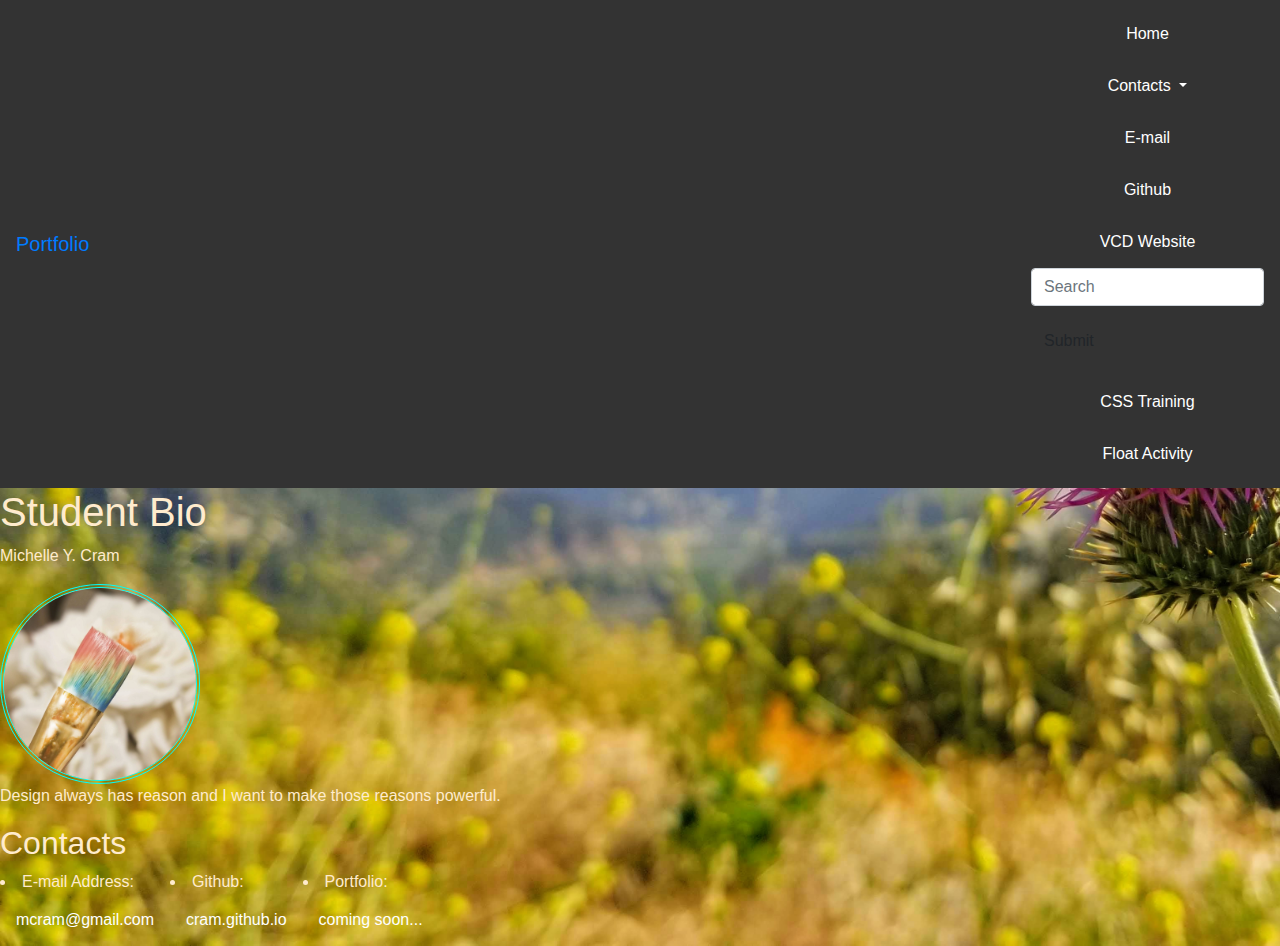
==== index.html @ b0d46ef7 "ja" ====
<!-- <!DOCTYPE html> -->
<html>

<head>
    <!--Required Meta Tags-->
    <meta charset="utf-8">
    <meta name="viewport" content="width=device-width, initial-scale=1, shrink-to-fit=no">
    <title>Home Page</title>
    <!--CSS File-->
    <link rel="stylesheet" href="assets/css/index.css">
    <link rel="stylesheet" href="assets/css/defaltstyle.css">
    <!--Bootstrap Stylesheet-->
    <link rel="stylesheet" href="https://stackpath.bootstrapcdn.com/bootstrap/4.4.1/css/bootstrap.min.css"
        integrity="sha384-Vkoo8x4CGsO3+Hhxv8T/Q5PaXtkKtu6ug5TOeNV6gBiFeWPGFN9MuhOf23Q9Ifjh" crossorigin="anonymous">
</head>

<body>
    <!--BS navbar-->

    <nav class="navbar navbar-inverse">
        <a class="navbar-brand" href="index.html">Portfolio</a>
        <ul class="nav navbar-nav">
            <li class="active"><a href="index.html">Home</a></li>
            <li class="dropdown">
                <a class="dropdown-toggle" data-toggle="dropdown" href="#">Contacts
                    <span class="caret"></span></a>
            <li class="dropdown-menu">
            <li><a href="mailto: miccram427@gmail.com">E-mail</a></li>
            <li><a href="https://github.com/mcramIT/mcramIT.github.io">Github</a></li>
            <li><a href="https://mcramit.github.io/">VCD Website</a></li>
            <form class="navbar-form navbar-left" action="/action_page.php">
                <div class="form-group">
                    <input type="text" class="form-control" placeholder="Search">
                </div>
                <button type="submit" class="btn btn-default">Submit</button>
            </form>
            </li>
            </li>
            <li><a href="cssTraining.html">CSS Training</a></li>
            <li><a href="floatPositionActivity.html">Float Activity</a></li>
        </ul>
    </nav>
    <span style="font-family: 'Lucida Grande', Arial bold, sans-serif">
        <h1>Student Bio</h1>
        <p>Michelle Y. Cram</p>
        <img src="assets/images/avtr.jpg" ; alt="avatar" height="200px" width="200px">
        </img>
        <p>Design always has reason and I want to make those reasons powerful.</p>
        <h2>Contacts</h2>
        <div>
            <li>E-mail Address: <a href="https://mail.google.com/">mcram@gmail.com</a></li>
            <li>Github: <a href="https://github.com/mcramIT/">cram.github.io</a></li>
            <li>Portfolio: <a href="file:///C:/Users/User/Desktop/cram.github.io/index.html">coming soon...</a></li>
        </div>
    </span>
    <style>
        nav,
        ul {
            list-style-type: none;
            margin: 0;
            padding: 0;
            overflow: hidden;
            background-color: #333;
        }

        li {
            float: left;
        }

        li a {
            display: block;
            color: white;
            text-align: center;
            padding: 14px 16px;
            text-decoration: none;
        }

        li a:hover {
            background-color: #111;
        }

        body {
            background-image: url("assets/images/purpFlwrBkg.jpg");
            background-repeat: no-repeat;
            background-size: cover;
            color: blanchedalmond;
        }

        img {
            border: 4px double aqua;
            border-radius: 200px;
        }
    </style>

</body>

</html>
---- assets/css/index.css ----
body {
    background-image: src="assets/images/purpFlwrBkg.jpg";
    background-repeat: no-repeat;
    background-size: cover;
    color: blanchedalmond;
}

img {
    border: 4px double aqua;
    border-radius: 200px;
}
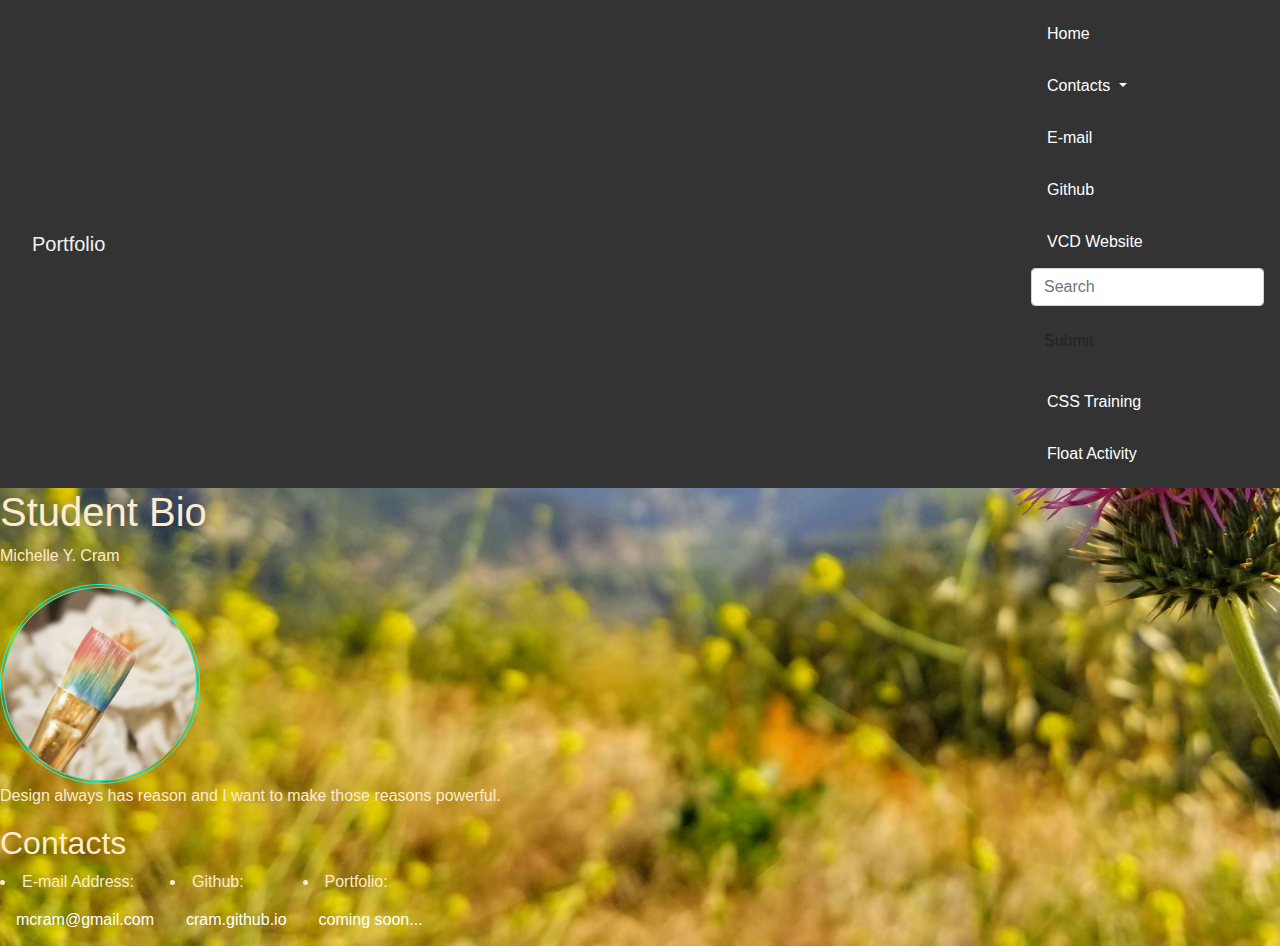
==== commit 0efec925: "ha" ====
--- a/index.html
+++ b/index.html
@@ -54,7 +54,20 @@
         </div>
     </span>
     <style>
-        nav,
+        nav {
+            overflow: hidden;
+            background-color: #333;
+        }
+
+        nav a {
+            float: left;
+            display: block;
+            color: #f2f2f2;
+            text-align: center;
+            padding: 14px 16px;
+            text-decoration: none;
+        }
+
         ul {
             list-style-type: none;
             margin: 0;
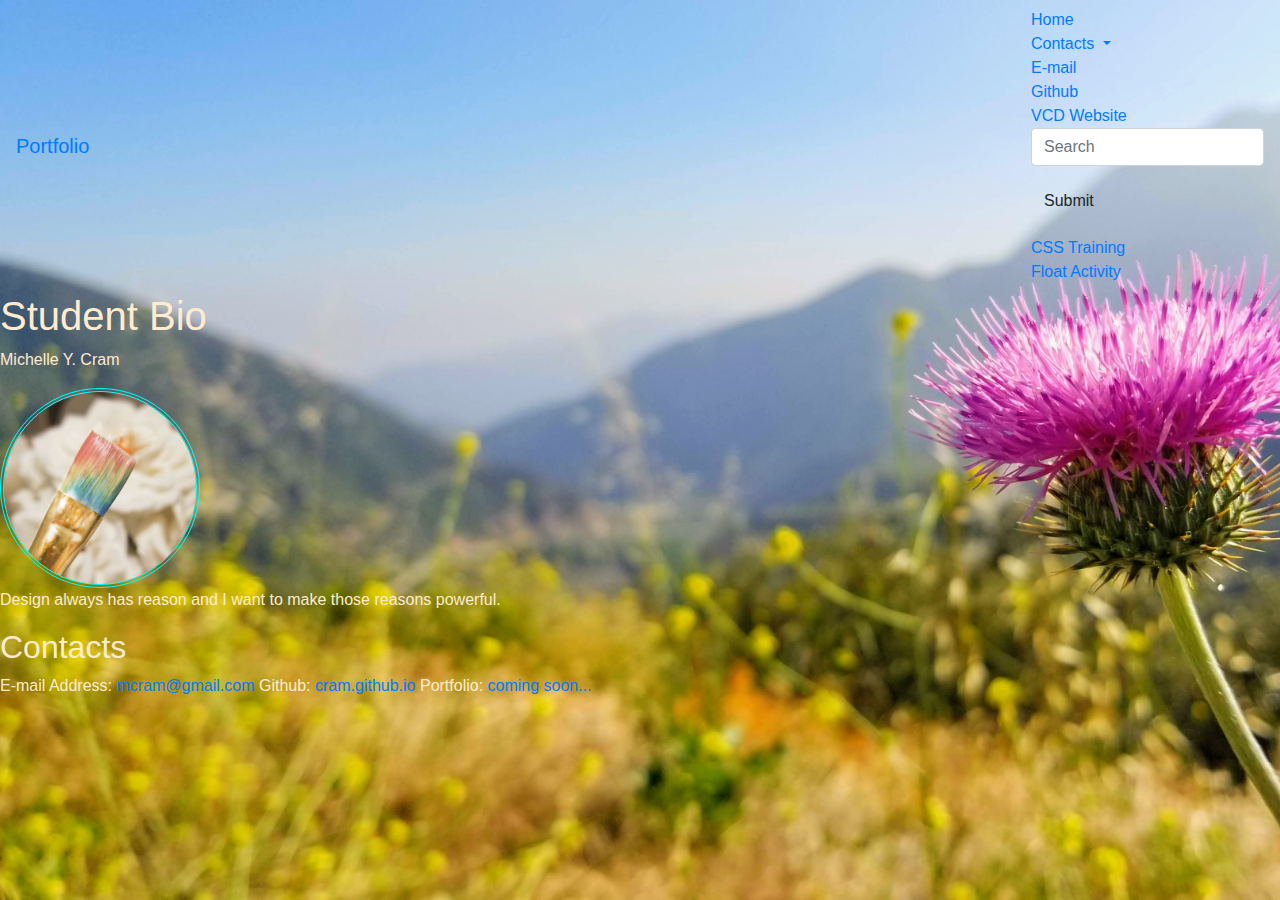
==== commit 3d575c50: "loser" ====
--- a/index.html
+++ b/index.html
@@ -54,38 +54,14 @@
         </div>
     </span>
     <style>
-        nav {
-            overflow: hidden;
-            background-color: #333;
-        }
-
-        nav a {
-            float: left;
-            display: block;
-            color: #f2f2f2;
-            text-align: center;
-            padding: 14px 16px;
-            text-decoration: none;
-        }
-
         ul {
             list-style-type: none;
             margin: 0;
             padding: 0;
-            overflow: hidden;
-            background-color: #333;
         }
 
         li {
-            float: left;
-        }
-
-        li a {
-            display: block;
-            color: white;
-            text-align: center;
-            padding: 14px 16px;
-            text-decoration: none;
+            display: inline;
         }
 
         li a:hover {
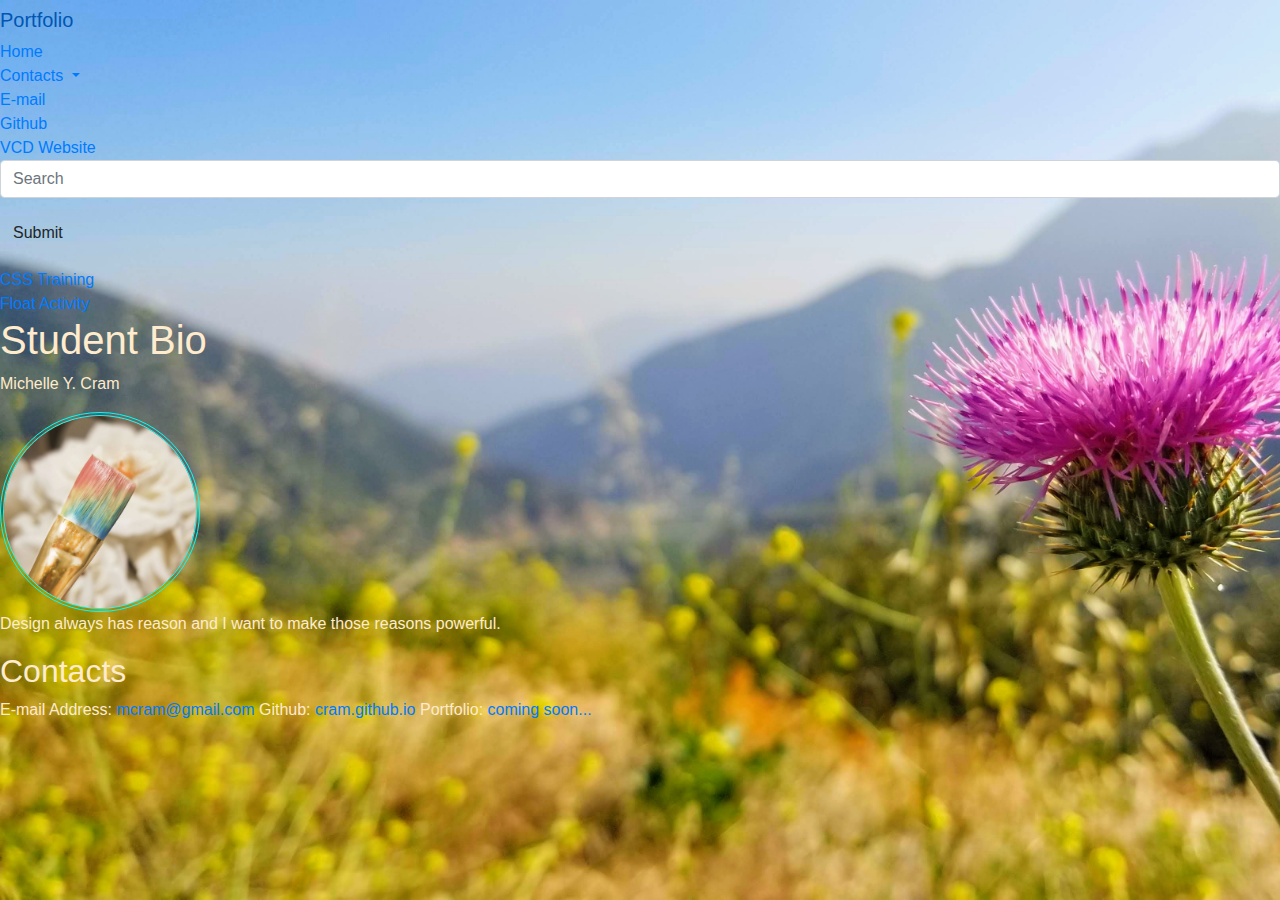
==== commit f52fa057: "hours" ====
--- a/index.html
+++ b/index.html
@@ -17,29 +17,27 @@
 <body>
     <!--BS navbar-->
 
-    <nav class="navbar navbar-inverse">
-        <a class="navbar-brand" href="index.html">Portfolio</a>
-        <ul class="nav navbar-nav">
-            <li class="active"><a href="index.html">Home</a></li>
-            <li class="dropdown">
-                <a class="dropdown-toggle" data-toggle="dropdown" href="#">Contacts
-                    <span class="caret"></span></a>
-            <li class="dropdown-menu">
-            <li><a href="mailto: miccram427@gmail.com">E-mail</a></li>
-            <li><a href="https://github.com/mcramIT/mcramIT.github.io">Github</a></li>
-            <li><a href="https://mcramit.github.io/">VCD Website</a></li>
-            <form class="navbar-form navbar-left" action="/action_page.php">
-                <div class="form-group">
-                    <input type="text" class="form-control" placeholder="Search">
-                </div>
-                <button type="submit" class="btn btn-default">Submit</button>
-            </form>
-            </li>
-            </li>
-            <li><a href="cssTraining.html">CSS Training</a></li>
-            <li><a href="floatPositionActivity.html">Float Activity</a></li>
-        </ul>
-    </nav>
+    <a class="navbar-brand" href="index.html">Portfolio</a>
+    <ul class="nav navbar-nav">
+        <li class="active"><a href="index.html">Home</a></li>
+        <li class="dropdown">
+            <a class="dropdown-toggle" data-toggle="dropdown" href="#">Contacts
+                <span class="caret"></span></a>
+        <li class="dropdown-menu">
+        <li><a href="mailto: miccram427@gmail.com">E-mail</a></li>
+        <li><a href="https://github.com/mcramIT/mcramIT.github.io">Github</a></li>
+        <li><a href="https://mcramit.github.io/">VCD Website</a></li>
+        </li>
+        </li>
+        <form class="navbar-form navbar-left" action="/action_page.php">
+            <div class="form-group">
+                <input type="text" class="form-control" placeholder="Search">
+            </div>
+            <button type="submit" class="btn btn-default">Submit</button>
+        </form>
+        <li><a href="cssTraining.html">CSS Training</a></li>
+        <li><a href="floatPositionActivity.html">Float Activity</a></li>
+    </ul>
     <span style="font-family: 'Lucida Grande', Arial bold, sans-serif">
         <h1>Student Bio</h1>
         <p>Michelle Y. Cram</p>
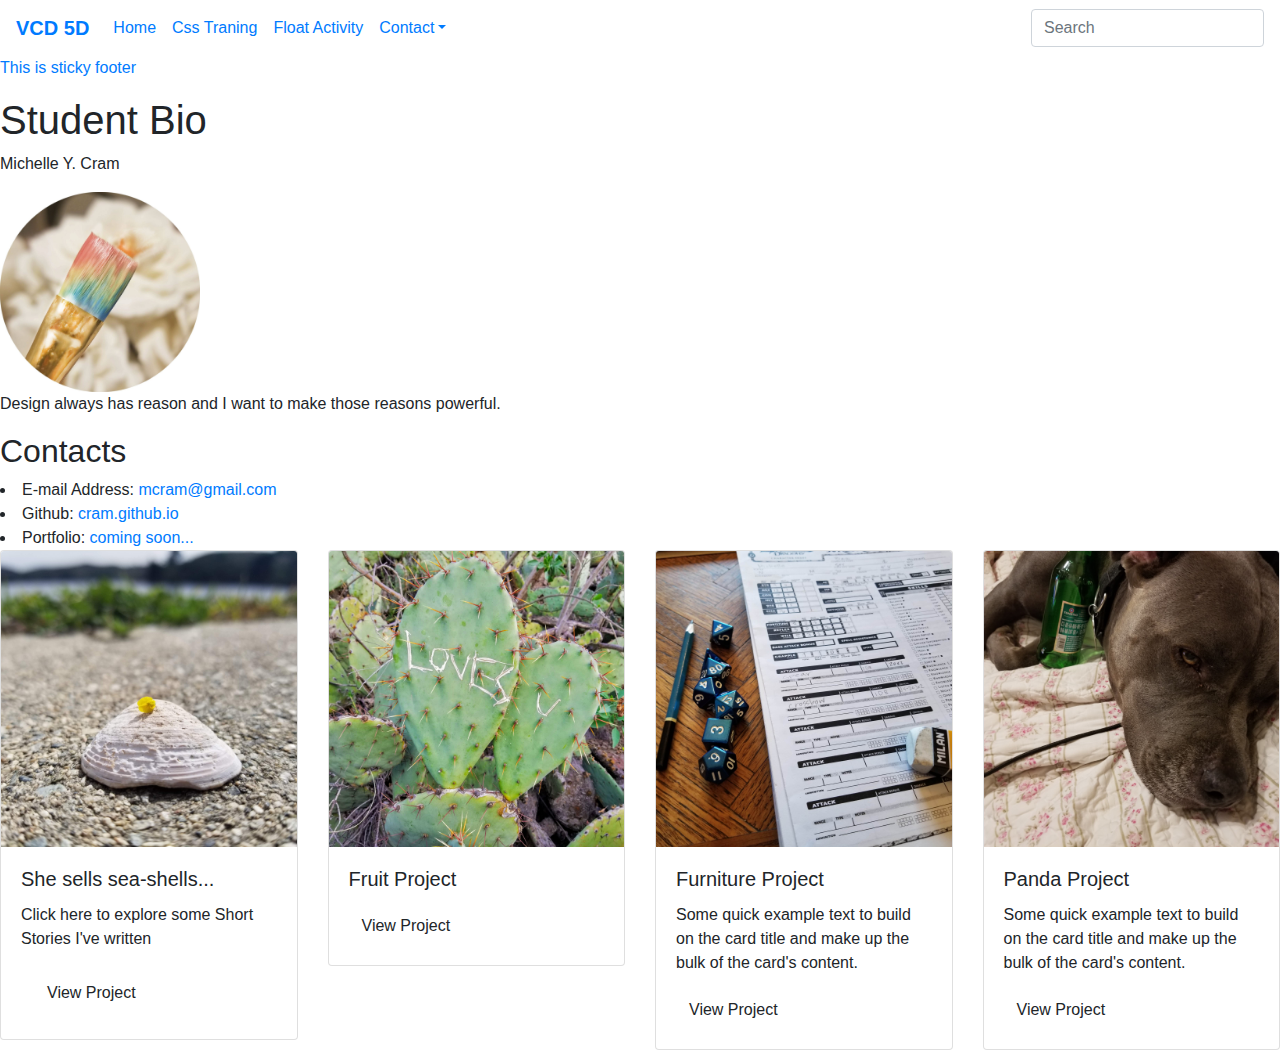
==== commit 71e87c6b: "modal" ====
--- a/index.html
+++ b/index.html
@@ -7,77 +7,179 @@
     <meta name="viewport" content="width=device-width, initial-scale=1, shrink-to-fit=no">
     <title>Home Page</title>
     <!--CSS File-->
-    <link rel="stylesheet" href="assets/css/index.css">
-    <link rel="stylesheet" href="assets/css/defaltstyle.css">
+    <link rel="stylesheet" href="assets/css/homepage.css">
+    <link rel="stylesheet" href="assets/css/defaultstyle.css">
     <!--Bootstrap Stylesheet-->
     <link rel="stylesheet" href="https://stackpath.bootstrapcdn.com/bootstrap/4.4.1/css/bootstrap.min.css"
         integrity="sha384-Vkoo8x4CGsO3+Hhxv8T/Q5PaXtkKtu6ug5TOeNV6gBiFeWPGFN9MuhOf23Q9Ifjh" crossorigin="anonymous">
+    <!-- FontAwesome -->
+    <script src=“https://kit.fontawesome.com/938a18ead6.js” crossorigin=“anonymous”></script>
 </head>
 
 <body>
-    <!--BS navbar-->
+    <!-- BS navbar -->
+    <nav class="navbar navbar-expand-lg customNavBg">
+        <a class="navbar-brand" href="index.html"><b>VCD 5D</b></a>
+        <button class="navbar-toggler" type="button" data-toggle="collapse" data-target="#customNavBg"
+            aria-controls="navbarsExample09" aria-expanded="false" aria-label="Toggle navigation">
+            <span class="navbar-toggler-icon">
+                <svg aria-hidden="true" focusable="false" data-prefix="far" data-icon="bars" role="img"
+                    xmlns="http://www.w3.org/2000/svg" viewBox="0 0 512 512"
+                    class="svg-inline--fa fa-cheeseburger fa-w-16 fa-fw fa-lg">
+                    <path fill="currentColor"
+                        d="M352 176a16 16 0 1 0-16-16 16 16 0 0 0 16 16zm-96-32a16 16 0 1 0-16-16 16 16 0 0 0 16 16zm-96 32a16 16 0 1 0-16-16 16 16 0 0 0 16 16zm352 112a79.33 79.33 0 0 0-28.1-60.4 8.78 8.78 0 0 0 1.2-1.5 72.49 72.49 0 0 0 .6-75.4C442.3 78.7 352.19 32.1 256 32c-96.1.1-186.31 46.7-229.71 118.7a72.45 72.45 0 0 0 .6 75.4 15.76 15.76 0 0 0 1.2 1.5 79.35 79.35 0 0 0-9.3 111.8 78.09 78.09 0 0 0 15 13.7c-.7 2.8-1.7 5.5-1.7 8.5v34.7a83.73 83.73 0 0 0 83.7 83.7h280.6a83.8 83.8 0 0 0 83.71-83.7v-34.7c0-3-1.1-5.7-1.7-8.5A80 80 0 0 0 512 288zM67.37 175.5c34.9-57.9 109-95.4 188.61-95.5 79.71.1 153.81 37.6 188.72 95.5a24.51 24.51 0 0 1-.2 25.2c-2.9 4.7-7.41 7.4-12.21 7.4H79.67c-4.8 0-9.3-2.7-12.2-7.4a24.73 24.73 0 0 1-.1-25.2zM432 396.3a35.72 35.72 0 0 1-35.7 35.7H115.67A35.72 35.72 0 0 1 80 396.3v-25.6h352zm0-76.3H80a32 32 0 0 1 0-64h144l96 48 96-48h16a32 32 0 1 1 0 64z"
+                        class="words"></path>
+                </svg>
+            </span>
+        </button>
+        <div class="collapse navbar-collapse" id="customNavBg">
+            <ul class="navbar-nav mr-auto">
+                <li class="nav-item active">
+                    <a class="nav-link" href="index.html">Home</a>
+                </li>
+                <li class="nav-item">
+                    <a class="nav-link" href="cssTraining.html">Css Traning</a>
+                </li>
+                <li class="nav-item">
+                    <a class="nav-link" href="floatPositionActivity.html">Float Activity</a>
+                </li>
+                <li class="nav-item dropdown">
+                    <a class="nav-link dropdown-toggle" href="#" data-toggle="dropdown" aria-haspopup="true"
+                        aria-expanded="false">Contact</a>
+                    <div class="dropdown-menu">
+                        <a class="dropdown-item" href="mailto: miccram427@gmail.com">Email</a>
+                        <a class="dropdown-item" href="https://github.com/mcramIT" target="_blank">Github page</a>
+                        <a class="dropdown-item" href="https://mcramIT.github.io" target="_blank">VCD 5d website</a>
+                    </div>
+                </li>
+            </ul>
+            <form class="form-inline my-2 my-md-0">
+                <input class="form-control" type="text" placeholder="Search" aria-label="Search">
+            </form>
+        </div>
+    </nav>
 
-    <a class="navbar-brand" href="index.html">Portfolio</a>
-    <ul class="nav navbar-nav">
-        <li class="active"><a href="index.html">Home</a></li>
-        <li class="dropdown">
-            <a class="dropdown-toggle" data-toggle="dropdown" href="#">Contacts
-                <span class="caret"></span></a>
-        <li class="dropdown-menu">
-        <li><a href="mailto: miccram427@gmail.com">E-mail</a></li>
-        <li><a href="https://github.com/mcramIT/mcramIT.github.io">Github</a></li>
-        <li><a href="https://mcramit.github.io/">VCD Website</a></li>
-        </li>
-        </li>
-        <form class="navbar-form navbar-left" action="/action_page.php">
-            <div class="form-group">
-                <input type="text" class="form-control" placeholder="Search">
-            </div>
-            <button type="submit" class="btn btn-default">Submit</button>
-        </form>
-        <li><a href="cssTraining.html">CSS Training</a></li>
-        <li><a href="floatPositionActivity.html">Float Activity</a></li>
-    </ul>
+    <!-- fixed footer -->
+    <a href="index.html">
+        <footer>
+            <p>This is sticky footer</p>
+        </footer>
+    </a>
+
+    <!-- boostrap scripts -->
+    <script src="https://code.jquery.com/jquery-3.4.1.slim.min.js"
+        integrity="sha384-J6qa4849blE2+poT4WnyKhv5vZF5SrPo0iEjwBvKU7imGFAV0wwj1yYfoRSJoZ+n" crossorigin="anonymous">
+    </script>
+    <script src="https://cdn.jsdelivr.net/npm/popper.js@1.16.0/dist/umd/popper.min.js"
+        integrity="sha384-Q6E9RHvbIyZFJoft+2mJbHaEWldlvI9IOYy5n3zV9zzTtmI3UksdQRVvoxMfooAo" crossorigin="anonymous">
+    </script>
+    <script src="https://stackpath.bootstrapcdn.com/bootstrap/4.4.1/js/bootstrap.min.js"
+        integrity="sha384-wfSDF2E50Y2D1uUdj0O3uMBJnjuUD4Ih7YwaYd1iqfktj0Uod8GCExl3Og8ifwB6" crossorigin="anonymous">
+    </script>
+    <!--Page Content-->
     <span style="font-family: 'Lucida Grande', Arial bold, sans-serif">
-        <h1>Student Bio</h1>
-        <p>Michelle Y. Cram</p>
-        <img src="assets/images/avtr.jpg" ; alt="avatar" height="200px" width="200px">
+        <h1 class="words">Student Bio</h1>
+        <p class="words">Michelle Y. Cram</p>
+        <img class="avatar" src="assets/images/avtr.jpg" ; alt="avatar" height="200px" width="200px">
         </img>
-        <p>Design always has reason and I want to make those reasons powerful.</p>
-        <h2>Contacts</h2>
+        <p class="words">Design always has reason and I want to make those reasons powerful.</p>
+        <h2 class="words">Contacts</h2>
         <div>
-            <li>E-mail Address: <a href="https://mail.google.com/">mcram@gmail.com</a></li>
-            <li>Github: <a href="https://github.com/mcramIT/">cram.github.io</a></li>
-            <li>Portfolio: <a href="file:///C:/Users/User/Desktop/cram.github.io/index.html">coming soon...</a></li>
+            <li class="words">E-mail Address: <a href="https://mail.google.com/">mcram@gmail.com</a></li>
+            <li class="words">Github: <a href="https://github.com/mcramIT/">cram.github.io</a></li>
+            <li class="words">Portfolio: <a href="file:///C:/Users/User/Desktop/cram.github.io/index.html">coming
+                    soon...</a></li>
         </div>
     </span>
-    <style>
-        ul {
-            list-style-type: none;
-            margin: 0;
-            padding: 0;
-        }
+    <!-- projects card section  -->
+    <div class="row justify-content-center projectGallerySection">
+        <div class="col-sm-6 col-md-4 col-lg-3">
+            <div class="card">
+                <img src="assets/images/shell.jpg" class="card-img-top" alt="...">
+                <div class="card-body">
+                    <h5 class="card-title">She sells sea-shells...</h5>
+                    <p class="card-text">
+                        Click here to explore some Short Stories I've written
+                    </p>
+                    <div class="modal fade" id="exampleModalCenter" tabindex="-1" role="dialog"
+                        aria-labelledby="exampleModalCenterTitle" aria-hidden="true">
+                        <div class="modal-dialog modal-dialog-centered" role="document">
+                            <div class="modal-content">
+                                <div class="modal-header">
+                                    <button type="button" class="close" data-dismiss="modal" aria-label="Close">
+                                        <span aria-hidden="true">&times;</span>
+                                    </button>
+                                </div>
+                                <div class="modal-body">
+                                    <div id="carouselExampleFade" class="carousel slide carousel-fade"
+                                        data-ride="carousel">
+                                        <div class="carousel-inner">
+                                            <div class="carousel-item active">
+                                                <img class="d-block w-100" src="assets/images/sunFlwr.jpg"
+                                                    alt="First slide">
+                                            </div>
+                                            <div class="carousel-item">
+                                                <img class="d-block w-100" src="assets/images/rose.jpg"
+                                                    alt="Second slide">
+                                            </div>
+                                            <div class="carousel-item">
+                                                <img class="d-block w-100" src="assets/images/bee.jpg"
+                                                    alt="Third slide">
+                                            </div>
+                                        </div>
+                                    </div>
+                                </div>
+                            </div>
+                        </div>
+                    </div>
+                    <button type="button" class="btn projectCardBtn" class="btn btn-primary" data-toggle="modal"
+                        data-target="#exampleModalCenter">
+                        <a href="#" class="btn projectCardBtn">View Project</a>
+                    </button>
 
-        li {
-            display: inline;
-        }
+                </div>
+            </div>
+        </div>
 
-        li a:hover {
-            background-color: #111;
-        }
+        <div class="col-sm-6 col-md-4 col-lg-3">
+            <div class="card">
+                <img src="assets/images/cactLove.jpg" class="card-img-top" alt="...">
+                <div class="card-body">
+                    <h5 class="card-title">Fruit Project</h5>
+                    <p class="card-text">
 
-        body {
-            background-image: url("assets/images/purpFlwrBkg.jpg");
-            background-repeat: no-repeat;
-            background-size: cover;
-            color: blanchedalmond;
-        }
+                    </p>
+                    <a href="#" class="btn projectCardBtn">View Project</a>
+                </div>
+            </div>
+        </div>
 
-        img {
-            border: 4px double aqua;
-            border-radius: 200px;
-        }
-    </style>
+        <div class="col-sm-6 col-md-4 col-lg-3">
+            <div class="card">
+                <img src="assets/images/dnd.jpg" class="card-img-top" alt="...">
+                <div class="card-body">
+                    <h5 class="card-title">Furniture Project</h5>
+                    <p class="card-text">Some quick example text to build on the card title and make up the bulk of
+                        the
+                        card's content.</p>
+                    <a href="#" class="btn projectCardBtn">View Project</a>
+                </div>
+            </div>
+        </div>
+
+        <div class="col-sm-6 col-md-4 col-lg-3">
+            <div class="card">
+                <img src="assets/images/drnkDog.jpg" class="card-img-top" alt="...">
+                <div class="card-body">
+                    <h5 class="card-title">Panda Project</h5>
+                    <p class="card-text">Some quick example text to build on the card title and make up the bulk of
+                        the
+                        card's content.</p>
+                    <a href="#" class="btn projectCardBtn">View Project</a>
+                </div>
+            </div>
+        </div>
+    </div>
 
 </body>
 
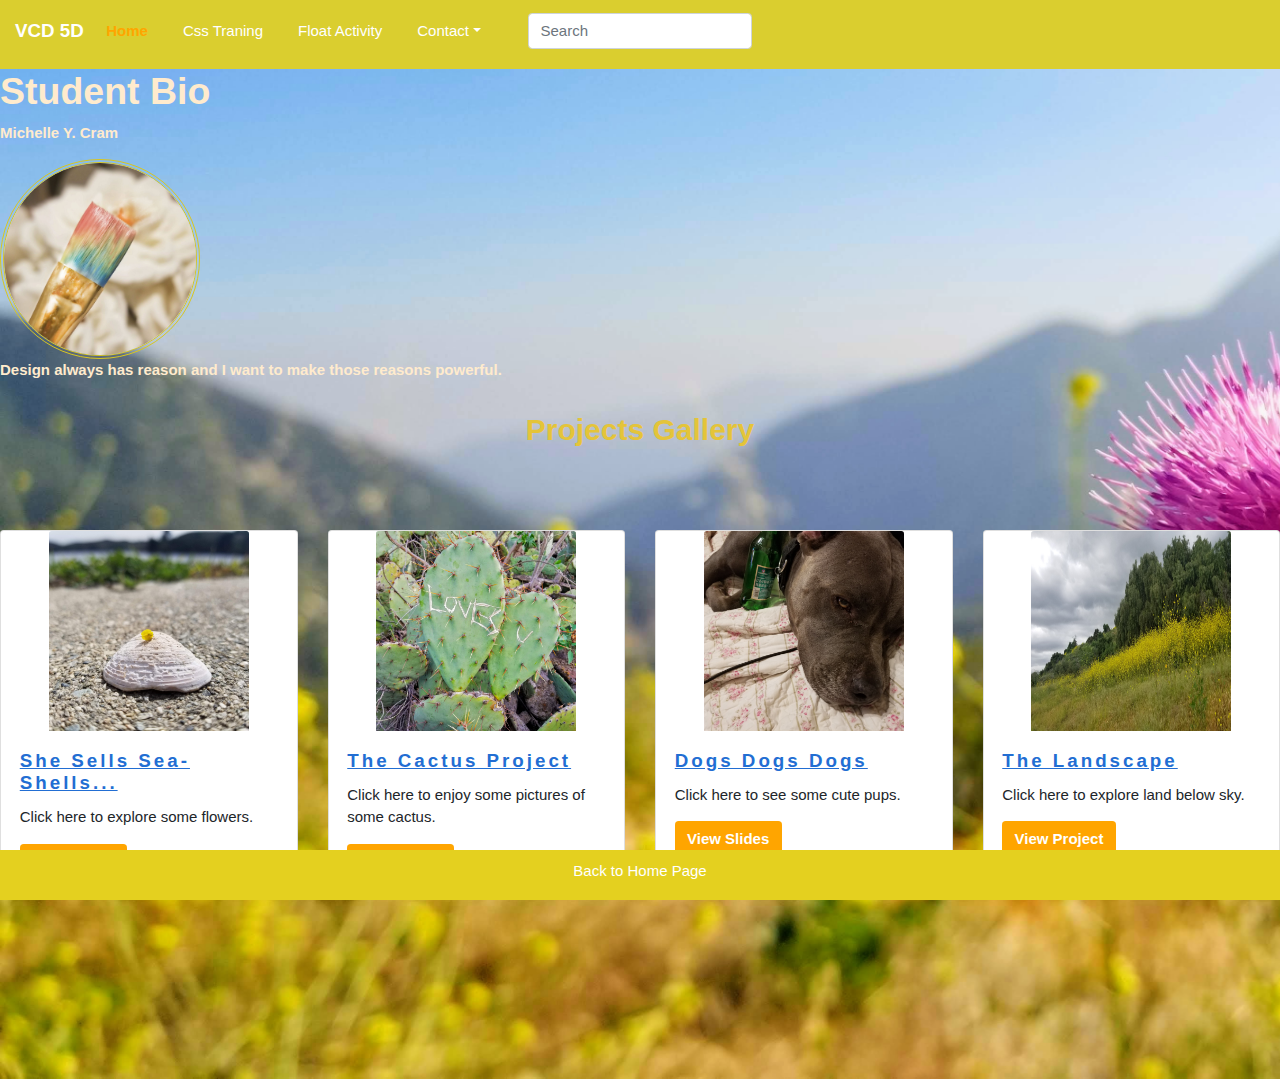
==== commit 1fa9fe18: "why" ====
--- a/index.html
+++ b/index.html
@@ -12,11 +12,14 @@
     <!--Bootstrap Stylesheet-->
     <link rel="stylesheet" href="https://stackpath.bootstrapcdn.com/bootstrap/4.4.1/css/bootstrap.min.css"
         integrity="sha384-Vkoo8x4CGsO3+Hhxv8T/Q5PaXtkKtu6ug5TOeNV6gBiFeWPGFN9MuhOf23Q9Ifjh" crossorigin="anonymous">
+    <link rel="stylesheet" href="https://cdnjs.cloudflare.com/ajax/libs/animate.css/3.5.2/animate.min.css">
     <!-- FontAwesome -->
-    <script src=“https://kit.fontawesome.com/938a18ead6.js” crossorigin=“anonymous”></script>
+    <script src="https://kit.fontawesome.com/938a18ead6.js" crossorigin="anonymous"></script>
+    <!--w3 schools-->
+    <link rel="stylesheet" href="https://www.w3schools.com/w3css/4/w3.css">
 </head>
 
-<body>
+<body id="toTop" data-spy="scroll" data-target="#toTop" data-offset="50">
     <!-- BS navbar -->
     <nav class="navbar navbar-expand-lg customNavBg">
         <a class="navbar-brand" href="index.html"><b>VCD 5D</b></a>
@@ -33,7 +36,7 @@
             </span>
         </button>
         <div class="collapse navbar-collapse" id="customNavBg">
-            <ul class="navbar-nav mr-auto">
+            <ul class="navbar-nav">
                 <li class="nav-item active">
                     <a class="nav-link" href="index.html">Home</a>
                 </li>
@@ -58,11 +61,11 @@
             </form>
         </div>
     </nav>
-
+    
     <!-- fixed footer -->
     <a href="index.html">
         <footer>
-            <p>This is sticky footer</p>
+            <p>Back to Home Page</p>
         </footer>
     </a>
 
@@ -76,111 +79,330 @@
     <script src="https://stackpath.bootstrapcdn.com/bootstrap/4.4.1/js/bootstrap.min.js"
         integrity="sha384-wfSDF2E50Y2D1uUdj0O3uMBJnjuUD4Ih7YwaYd1iqfktj0Uod8GCExl3Og8ifwB6" crossorigin="anonymous">
     </script>
+    <meta charset="utf-8">
+    <meta name="viewport" content="width=device-width, initial-scale=1">
+    <link rel="stylesheet" href="https://maxcdn.bootstrapcdn.com/bootstrap/4.4.1/css/bootstrap.min.css">
+    <script src="https://ajax.googleapis.com/ajax/libs/jquery/3.4.1/jquery.min.js"></script>
+    <script src="https://cdnjs.cloudflare.com/ajax/libs/popper.js/1.16.0/umd/popper.min.js"></script>
+
     <!--Page Content-->
-    <span style="font-family: 'Lucida Grande', Arial bold, sans-serif">
+    <span class="content" style="font-family: 'Lucida Grande', Arial bold, sans-serif">
         <h1 class="words">Student Bio</h1>
         <p class="words">Michelle Y. Cram</p>
         <img class="avatar" src="assets/images/avtr.jpg" ; alt="avatar" height="200px" width="200px">
         </img>
         <p class="words">Design always has reason and I want to make those reasons powerful.</p>
-        <h2 class="words">Contacts</h2>
-        <div>
-            <li class="words">E-mail Address: <a href="https://mail.google.com/">mcram@gmail.com</a></li>
-            <li class="words">Github: <a href="https://github.com/mcramIT/">cram.github.io</a></li>
-            <li class="words">Portfolio: <a href="file:///C:/Users/User/Desktop/cram.github.io/index.html">coming
-                    soon...</a></li>
-        </div>
     </span>
-    <!-- projects card section  -->
+
+    <!-- Gallery -->
+    <section class="sectionTitle">
+        <h2>Projects Gallery</h2>
+    </section>
+    </br>
+    </br>
+    <!-- Shells card section  -->
     <div class="row justify-content-center projectGallerySection">
+        <!-- shell story project modal -->
         <div class="col-sm-6 col-md-4 col-lg-3">
             <div class="card">
                 <img src="assets/images/shell.jpg" class="card-img-top" alt="...">
                 <div class="card-body">
                     <h5 class="card-title">She sells sea-shells...</h5>
-                    <p class="card-text">
-                        Click here to explore some Short Stories I've written
-                    </p>
-                    <div class="modal fade" id="exampleModalCenter" tabindex="-1" role="dialog"
-                        aria-labelledby="exampleModalCenterTitle" aria-hidden="true">
-                        <div class="modal-dialog modal-dialog-centered" role="document">
-                            <div class="modal-content">
-                                <div class="modal-header">
-                                    <button type="button" class="close" data-dismiss="modal" aria-label="Close">
-                                        <span aria-hidden="true">&times;</span>
-                                    </button>
-                                </div>
-                                <div class="modal-body">
-                                    <div id="carouselExampleFade" class="carousel slide carousel-fade"
-                                        data-ride="carousel">
-                                        <div class="carousel-inner">
-                                            <div class="carousel-item active">
-                                                <img class="d-block w-100" src="assets/images/sunFlwr.jpg"
-                                                    alt="First slide">
-                                            </div>
-                                            <div class="carousel-item">
-                                                <img class="d-block w-100" src="assets/images/rose.jpg"
-                                                    alt="Second slide">
-                                            </div>
-                                            <div class="carousel-item">
-                                                <img class="d-block w-100" src="assets/images/bee.jpg"
-                                                    alt="Third slide">
-                                            </div>
-                                        </div>
-                                    </div>
+                    <p class="card-text">Click here to explore some flowers.</p>
+                    <a href="#" class="btn projectCardBtn" data-toggle="modal" data-target="#shells">View
+                        Slides</a>
+                </div>
+            </div>
+        </div>
+        <!--Modal-->
+        <div class="modal fade customProjectModal" id="shells" tabindex="-1" role="dialog"
+            aria-labelledby="exampleModalCenterTitle" aria-hidden="true">
+            <div class="modal-dialog modal-dialog-centered" role="document">
+                <div class="modal-content">
+                    <button type="button" class="close" data-dismiss="modal" aria-label="Close">
+                        <span aria-hidden="true" style="color: rgb(22, 14, 3);">&times;</span>
+                    </button>
+                    <div class="modal-body">
+                        <!--Carousel-->
+                        <div id="carouselShells" class="carousel slide carousel-fade customProjectCarousel"
+                            data-ride="carousel">
+                            <ol class="carousel-indicators">
+                                <li data-target="#carouselShells" data-slide-to="0" class="active"></li>
+                                <li data-target="#carouselShells" data-slide-to="1"></li>
+                                <li data-target="#carouselShells" data-slide-to="2"></li>
+                            </ol>
+                            <div class="carousel-inner">
+                                <!--first image-->
+                                <div class="carousel-item active">
+                                    <img class="d-block w-100" src="assets/images/sunFlwr.jpg" class="w3-circle"
+                                        class="w3-image" alt="First slide" height="400px" width="400px"
+                                        style="border-radius: 200px; object-fit: cover;">
+                                </div>
+                                <!--second image-->
+                                <div class="carousel-item">
+                                    <img class="d-block w-100" src="assets/images/rose.jpg" class="w3-circle w3-image"
+                                        alt="Second slide" height="400px" width="400px"
+                                        style="border-radius: 200px; object-fit: cover;">
+                                </div>
+                                <!--third image-->
+                                <div class="carousel-item">
+                                    <img class="d-block w-100" src="assets/images/bee.jpg" class="w3-circle"
+                                        alt="Third slide" class="w3-image" height="400px" width="400px"
+                                        style="border-radius: 200px; object-fit: cover;">
                                 </div>
                             </div>
+                            <a class="carousel-control-prev" href="#carouselShells" role="button" data-slide="prev">
+                                <span class="words" aria-hidden="true">
+                                    <i class="fas fa-chevron-left"></i>
+                                </span>
+                                <span class="sr-only">Previous</span>
+                            </a>
+                            <a class="carousel-control-next" href="#carouselShells" role="button" data-slide="next">
+                                <span class="words" aria-hidden="true">
+                                    <i class="fas fa-chevron-right"></i>
+                                </span>
+                                <span class="sr-only">Next</span>
+                            </a>
                         </div>
                     </div>
-                    <button type="button" class="btn projectCardBtn" class="btn btn-primary" data-toggle="modal"
-                        data-target="#exampleModalCenter">
-                        <a href="#" class="btn projectCardBtn">View Project</a>
-                    </button>
-
-                </div>
-            </div>
-        </div>
-
+                </div>
+            </div>
+        </div>
+        <!-- Cactus card section  -->
         <div class="col-sm-6 col-md-4 col-lg-3">
             <div class="card">
                 <img src="assets/images/cactLove.jpg" class="card-img-top" alt="...">
                 <div class="card-body">
-                    <h5 class="card-title">Fruit Project</h5>
-                    <p class="card-text">
-
-                    </p>
-                    <a href="#" class="btn projectCardBtn">View Project</a>
-                </div>
-            </div>
-        </div>
-
-        <div class="col-sm-6 col-md-4 col-lg-3">
-            <div class="card">
-                <img src="assets/images/dnd.jpg" class="card-img-top" alt="...">
-                <div class="card-body">
-                    <h5 class="card-title">Furniture Project</h5>
-                    <p class="card-text">Some quick example text to build on the card title and make up the bulk of
-                        the
-                        card's content.</p>
-                    <a href="#" class="btn projectCardBtn">View Project</a>
-                </div>
-            </div>
-        </div>
-
+                    <h5 class="card-title">The Cactus Project</h5>
+                    <p class="card-text">Click here to enjoy some pictures of some cactus.</p>
+                    <a href="#" class="btn projectCardBtn" data-toggle="modal" data-target="#cactus">View
+                        Slides</a>
+                </div>
+            </div>
+        </div>
+        <!-- Cactus project modal -->
+        <!--Modal-->
+        <div class="modal fade customProjectModal" id="cactus" tabindex="-1" role="dialog"
+            aria-labelledby="exampleModalCenterTitle" aria-hidden="true">
+            <div class="modal-dialog modal-dialog-centered" role="document">
+                <div class="modal-content">
+                    <button type="button" class="close" data-dismiss="modal" aria-label="Close">
+                        <span aria-hidden="true" style="color: rgb(22, 14, 3);">&times;</span>
+                    </button>
+                    <div class="modal-body">
+                        <!--Carousel-->
+                        <div id="carouselCactus" class="carousel slide carousel-fade customProjectCarousel"
+                            data-ride="carousel">
+                            <ol class="carousel-indicators">
+                                <li data-target="#carouselCactus" data-slide-to="0" class="active"></li>
+                                <li data-target="#carouselCactus" data-slide-to="1"></li>
+                                <li data-target="#carouselCactus" data-slide-to="2"></li>
+                            </ol>
+                            <div class="carousel-inner">
+                                <!--first image-->
+                                <div class="carousel-item active">
+                                    <img class="d-block w-100" src="assets/images/cactsil.jpg" class="w3-circle"
+                                        class="w3-image" alt="First slide" height="400px" width="400px"
+                                        style="border-radius: 200px; object-fit: cover;">
+                                </div>
+                                <!--second image-->
+                                <div class="carousel-item">
+                                    <img class="d-block w-100" src="assets/images/hrtcact.jpg"
+                                        class="w3-circle w3-image" alt="Second slide" height="400px" width="400px"
+                                        style="border-radius: 200px; object-fit: cover;">
+                                </div>
+                                <!--third image-->
+                                <div class="carousel-item">
+                                    <img class="d-block w-100" src="assets/images/suclnt.jpg" class="w3-circle"
+                                        alt="Third slide" class="w3-image" height="400px" width="400px"
+                                        style="border-radius: 200px; object-fit: cover;">
+                                </div>
+                            </div>
+                            <a class="carousel-control-prev" href="#carouselCactus" role="button" data-slide="prev">
+                                <span class="words" aria-hidden="true">
+                                    <i class="fas fa-chevron-left"></i>
+                                </span>
+                                <span class="sr-only">Previous</span>
+                            </a>
+                            <a class="carousel-control-next" href="#carouselCactus" role="button" data-slide="next">
+                                <span class="words" aria-hidden="true">
+                                    <i class="fas fa-chevron-right"></i>
+                                </span>
+                                <span class="sr-only">Next</span>
+                            </a>
+                        </div>
+                    </div>
+                </div>
+            </div>
+        </div>
+        <!-- projects card section  -->
         <div class="col-sm-6 col-md-4 col-lg-3">
             <div class="card">
                 <img src="assets/images/drnkDog.jpg" class="card-img-top" alt="...">
                 <div class="card-body">
-                    <h5 class="card-title">Panda Project</h5>
-                    <p class="card-text">Some quick example text to build on the card title and make up the bulk of
-                        the
-                        card's content.</p>
-                    <a href="#" class="btn projectCardBtn">View Project</a>
+                    <h5 class="card-title">Dogs Dogs Dogs</h5>
+                    <p class="card-text">Click here to see some cute pups.</p>
+                    <a href="#" class="btn projectCardBtn" data-toggle="modal" data-target="#dogs">View
+                        Slides</a>
+                </div>
+            </div>
+        </div>
+        <!-- Dogs project modal -->
+        <!--Modal-->
+        <div class="modal fade customProjectModal" id="dogs" tabindex="-1" role="dialog"
+            aria-labelledby="exampleModalCenterTitle" aria-hidden="true">
+            <div class="modal-dialog modal-dialog-centered" role="document">
+                <div class="modal-content">
+                    <button type="button" class="close" data-dismiss="modal" aria-label="Close">
+                        <span aria-hidden="true" style="color: rgb(22, 14, 3);">&times;</span>
+                    </button>
+                    <div class="modal-body">
+                        <!--Carousel-->
+                        <div id="carouselDogs" class="carousel slide carousel-fade customProjectCarousel"
+                            data-ride="carousel">
+                            <ol class="carousel-indicators">
+                                <li data-target="#carouselDogs" data-slide-to="0" class="active"></li>
+                                <li data-target="#carouselDogs" data-slide-to="1"></li>
+                                <li data-target="#carouselDogs" data-slide-to="2"></li>
+                            </ol>
+                            <div class="carousel-inner">
+                                <!--first image-->
+                                <div class="carousel-item active">
+                                    <img class="d-block w-100" src="assets/images/pup.jpg" class="w3-circle"
+                                        class="w3-image" alt="First slide" height="400px" width="400px"
+                                        style="border-radius: 200px; object-fit: cover;">
+                                </div>
+                                <!--second image-->
+                                <div class="carousel-item">
+                                    <img class="d-block w-100" src="assets/images/rafhat.jpg" class="w3-circle w3-image"
+                                        alt="Second slide" height="400px" width="400px"
+                                        style="border-radius: 200px; object-fit: cover;">
+                                </div>
+                                <!--third image-->
+                                <div class="carousel-item">
+                                    <img class="d-block w-100" src="assets/images/twodogs.jpg" class="w3-circle"
+                                        alt="Third slide" class="w3-image" height="400px" width="400px"
+                                        style="border-radius: 200px; object-fit: cover;">
+                                </div>
+                            </div>
+                            <a class="carousel-control-prev" href="#carouselDogs" role="button" data-slide="prev">
+                                <span class="words" aria-hidden="true">
+                                    <i class="fas fa-chevron-left"></i>
+                                </span>
+                                <span class="sr-only">Previous</span>
+                            </a>
+                            <a class="carousel-control-next" href="#carouselDogs" role="button" data-slide="next">
+                                <span class="words" aria-hidden="true">
+                                    <i class="fas fa-chevron-right"></i>
+                                </span>
+                                <span class="sr-only">Next</span>
+                            </a>
+                        </div>
+                    </div>
+                </div>
+            </div>
+        </div>
+        <!-- land card section  -->
+        <div class="col-sm-6 col-md-4 col-lg-3">
+            <div class="card">
+                <img src="assets/images/mustrBkg.jpg" class="card-img-top" alt="...">
+                <div class="card-body">
+                    <h5 class="card-title">The Landscape</h5>
+                    <p class="card-text">Click here to explore land below sky.</p>
+                    <a href="#" class="btn projectCardBtn" data-toggle="modal" data-target="#land">View
+                        Project</a>
+                </div>
+            </div>
+        </div>
+        <!-- Landscape project modal -->
+        <!--Modal-->
+        <div class="modal fade customProjectModal" id="land" tabindex="-1" role="dialog"
+            aria-labelledby="exampleModalCenterTitle" aria-hidden="true">
+            <div class="modal-dialog modal-dialog-centered" role="document">
+                <div class="modal-content">
+                    <button type="button" class="close" data-dismiss="modal" aria-label="Close">
+                        <span aria-hidden="true" style="color: rgb(22, 14, 3);">&times;</span>
+                    </button>
+                    <div class="modal-body">
+                        <!--Carousel-->
+                        <div id="carouselLand" class="carousel slide carousel-fade customProjectCarousel"
+                            data-ride="carousel">
+                            <ol class="carousel-indicators">
+                                <li data-target="#carouselLand" data-slide-to="0" class="active"></li>
+                                <li data-target="#carouselLand" data-slide-to="1"></li>
+                                <li data-target="#carouselLand" data-slide-to="2"></li>
+                            </ol>
+                            <div class="carousel-inner">
+                                <!--first image-->
+                                <div class="carousel-item active">
+                                    <img class="d-block w-100" src="assets/images/sea.jpg" class="w3-circle"
+                                        class="w3-image" alt="First slide" height="400px" width="400px"
+                                        style="border-radius: 200px; object-fit: cover;">
+                                </div>
+                                <!--second image-->
+                                <div class="carousel-item">
+                                    <img class="d-block w-100" src="assets/images/roadside.jpg"
+                                        class="w3-circle w3-image" alt="Second slide" height="400px" width="400px"
+                                        style="border-radius: 200px; object-fit: cover;">
+                                </div>
+                                <!--third image-->
+                                <div class="carousel-item">
+                                    <img class="d-block w-100" src="assets/images/cliff.jpg" class="w3-circle"
+                                        alt="Third slide" class="w3-image" height="400px" width="400px"
+                                        style="border-radius: 200px; object-fit: cover;">
+                                </div>
+                            </div>
+                            <a class="carousel-control-prev" href="#carouselLand" role="button" data-slide="prev">
+                                <span class="words" aria-hidden="true">
+                                    <i class="fas fa-chevron-left"></i>
+                                </span>
+                                <span class="sr-only">Previous</span>
+                            </a>
+                            <a class="carousel-control-next" href="#carouselLand" role="button" data-slide="next">
+                                <span class="words" aria-hidden="true">
+                                    <i class="fas fa-chevron-right"></i>
+                                </span>
+                                <span class="sr-only">Next</span>
+                            </a>
+                        </div>
+                    </div>
                 </div>
             </div>
         </div>
     </div>
-
+    </div>
+    <!-- boostrap script -->
+    <!-- <script src="https://code.jquery.com/jquery-3.4.1.slim.min.js"
+        integrity="sha384-J6qa4849blE2+poT4WnyKhv5vZF5SrPo0iEjwBvKU7imGFAV0wwj1yYfoRSJoZ+n" crossorigin="anonymous">
+    </script> -->
+    <script src="https://ajax.googleapis.com/ajax/libs/jquery/3.3.1/jquery.min.js"></script>
+    <script src="https://cdn.jsdelivr.net/npm/popper.js@1.16.0/dist/umd/popper.min.js"
+        integrity="sha384-Q6E9RHvbIyZFJoft+2mJbHaEWldlvI9IOYy5n3zV9zzTtmI3UksdQRVvoxMfooAo" crossorigin="anonymous">
+    </script>
+    <script src="https://stackpath.bootstrapcdn.com/bootstrap/4.4.1/js/bootstrap.min.js"
+        integrity="sha384-wfSDF2E50Y2D1uUdj0O3uMBJnjuUD4Ih7YwaYd1iqfktj0Uod8GCExl3Og8ifwB6" crossorigin="anonymous">
+    </script>
+    <script>
+        $(document).ready(function () {
+            $('[data-toggle="tooltip"]').tooltip();
+
+            $("a.toTop").on('click', function (event) {
+
+                if (this.hash !== "") {
+                    event.preventDefault();
+
+                    var hash = this.hash;
+
+                    $('html, body').animate({
+                        scrollTop: $(hash).offset().top
+                    }, 800, function () {
+
+                        window.location.hash = hash;
+                    });
+                } // End if
+            });
+        });
+    </script>
 </body>
 
 </html>--- a/assets/css/homepage.css
+++ b/assets/css/homepage.css
@@ -0,0 +1,150 @@
+ul {
+    list-style-type: none;
+    padding: 12px 20px;
+    margin: 8px 0px;
+    overflow: hidden;
+    position: relative;
+    display: inline;
+    box-sizing: border-box;
+    color: white;
+
+}
+
+li {
+    display: inline;
+}
+
+li a:hover {
+    background-color: transparent;
+}
+
+body {
+    background-image: url("../images/purpFlwrBkg.jpg");
+    background-repeat: no-repeat;
+    background-size: cover;
+    color: blanchedalmond;
+}
+
+img.avatar {
+    border: 4px double rgb(216, 198, 33);
+    border-radius: 200px;
+}
+
+.active {
+    color: blue;
+}
+
+body {
+    background-color: white;
+    /* background-image: url("../images/huskies.jpg"); */
+    background-size: cover;
+}
+
+.circleImage {
+    border-radius: 50%;
+    border-width: 13px;
+    border-color: orange;
+    border-style: dotted;
+}
+
+
+/* pseudo class exercise */
+a.tesla-link {
+    color: rgb(128, 98, 0);
+    font-size: 30px;
+    font-weight: bold;
+    margin: 50px;
+    text-decoration: underline;
+}
+
+a.tesla-link:visited {
+    color: goldenrod;
+    text-decoration: underline;
+}
+
+a.tesla-link:hover {
+    background-color: rgb(223, 188, 31);
+    color: rgb(236, 240, 191);
+    text-decoration: none;
+}
+
+a.tesla-link:active {
+    background-color: rgb(96, 68, 223);
+    color: white;
+    border: solid 5px #d3d026;
+}
+
+/* ============== BS components components customization ============== */
+
+/* description section */
+.customDescriptionSection {
+    margin-top: 30px;
+}
+
+.avataCol {
+    display: flex;
+}
+
+.biotTxt {
+    text-align: center;
+}
+
+.biotTxt p:first-child {
+    font-weight: bold;
+    color: rgb(228, 168, 56);
+    font-size: 25px;
+}
+
+.biotTxt p:nth-child(2) {
+    letter-spacing: 5px;
+    font-weight: lighter;
+}
+
+.biotTxtp p.descptionText {
+    letter-spacing: 2px;
+}
+
+/* project gallery section */
+.projectGallerySection{
+    padding: 30px 0;
+}
+
+.projectGallerySection div.card {
+    margin-bottom: 30px;
+}
+
+.projectGallerySection img.card-img-top {
+    height: 200px;
+    width: 200px;
+    margin-top: auto;
+    margin-left: auto;
+    margin-bottom: auto;
+    margin-right: auto;
+    justify-content: center;
+    align-content: center;
+}
+
+a.btn.projectCardBtn {
+    background-color: orange;
+    color: white;
+    font-weight: bold;
+    border: 1px solid transparent;
+}
+
+a.btn.projectCardBtn:hover {
+    background-color: transparent;
+    border: 1px solid orange;
+    color: orange
+}
+
+.projectGallerySection .card-title {
+    color:#226ed3;
+    text-decoration: underline;
+    text-transform: capitalize;
+    font-weight: bold;
+    letter-spacing: 3px;
+}
+
+.modal-content {
+    color: wheat !important;
+}
--- a/assets/css/defaultstyle.css
+++ b/assets/css/defaultstyle.css
@@ -0,0 +1,90 @@
+body {
+    font-family: "Roboto Slab", sans-serif;
+    padding-bottom: 120px;
+}
+
+.words {
+    color: blanchedalmond !important;
+    font-weight: bold;
+}
+
+footer {
+    padding: 10px;
+    background: #e4d01f;
+    position: fixed;
+    width: 100%;
+    bottom: 0;
+    left: 0;
+    height: 50px;
+    text-align: center;
+    color: white;
+    z-index: 2;
+}
+
+.height200 {
+    height: 200px;
+    background-color: lightgrey;
+    margin: 20px 0;
+}
+
+/* navigation custom styling */
+.customNavBg {
+    background-color: #dace2f !important;
+    padding-top: 0 !important;
+    object-fit: cover;
+}
+
+.customNavBg>a.navbar-brand:hover {
+    color: white
+}
+
+.customNavBg li {
+    margin-right: 20px;
+}
+
+.customNavBg li.nav-item.active>a {
+    color: orange;
+    font-weight: bold;
+}
+
+.customNavBg a {
+    color: white;
+}
+
+.customNavBg li>a:hover {
+    color: orange;
+    text-decoration: unset;
+    font-weight: bold;
+    transform: scale(1.01);
+}
+
+.customNavBg a.dropdown-item {
+    color: #d3ba2a;
+    background-color: transparent;
+}
+
+.customNavBg a.dropdown-item:hover {
+    color: orange;
+    text-decoration: underline;
+}
+
+/* section title styling */
+.sectionTitle {
+    text-align: center;
+    margin: 30px 0 0 0;
+}
+
+.sectionTitle h2 {
+    color: #e4c439;
+    font-weight: bold;
+}
+
+.sectionTitle hr {
+    border: 2px solid #ddda25;
+    width: 30%;
+}
+
+.carousel-item {
+    height: 100%;
+    width: 100%;
+}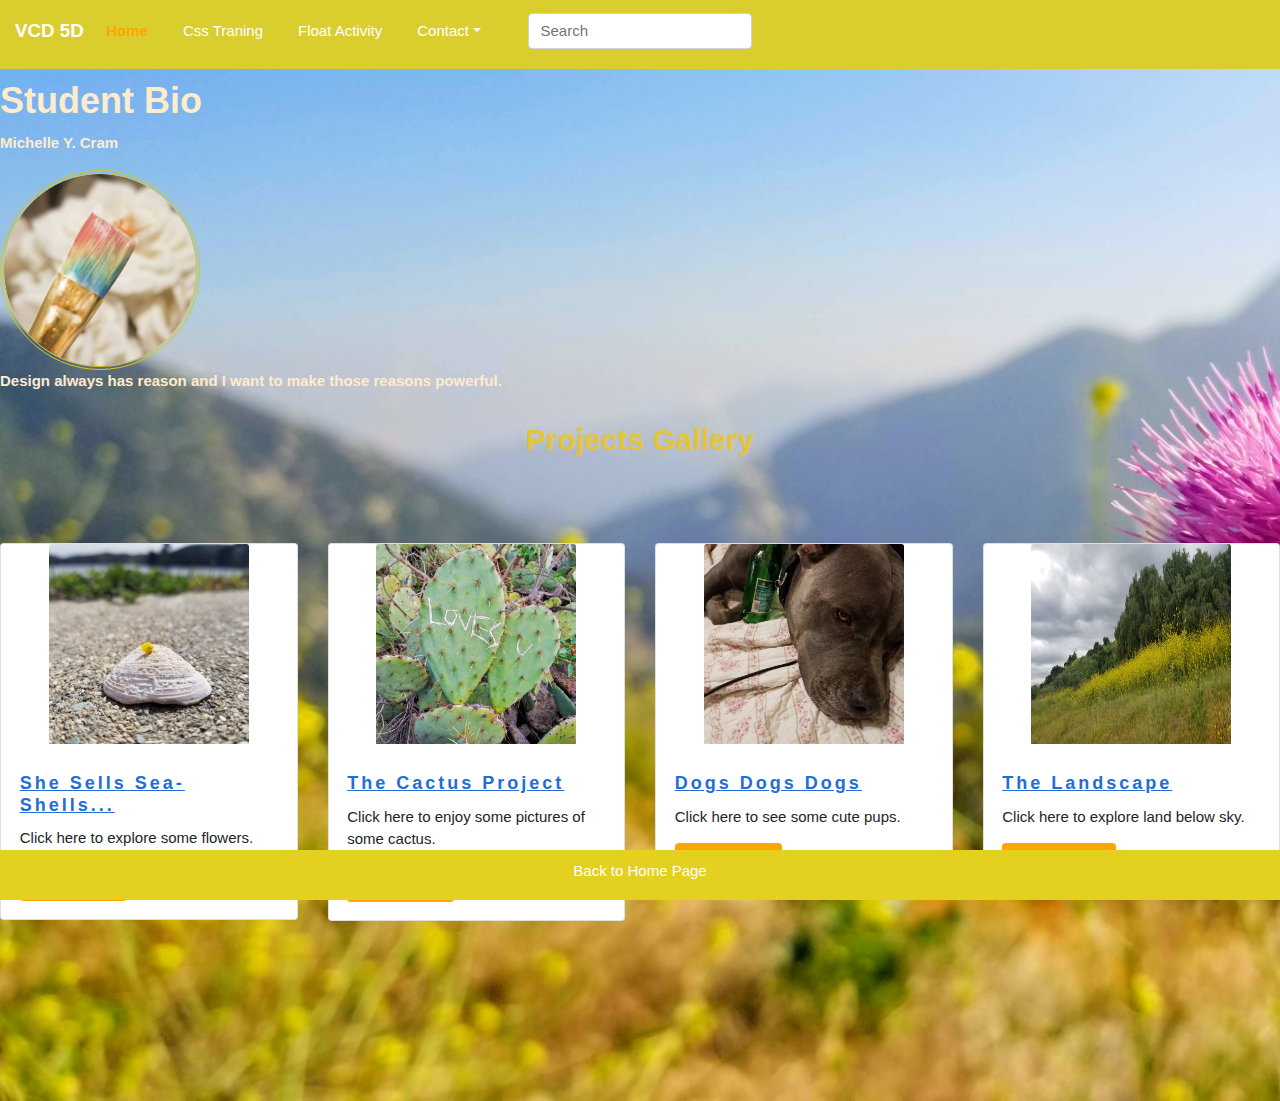
==== commit 58ceead2: "style" ====
--- a/index.html
+++ b/index.html
@@ -20,70 +20,56 @@
 </head>
 
 <body id="toTop" data-spy="scroll" data-target="#toTop" data-offset="50">
-    <!-- BS navbar -->
-    <nav class="navbar navbar-expand-lg customNavBg">
-        <a class="navbar-brand" href="index.html"><b>VCD 5D</b></a>
-        <button class="navbar-toggler" type="button" data-toggle="collapse" data-target="#customNavBg"
-            aria-controls="navbarsExample09" aria-expanded="false" aria-label="Toggle navigation">
-            <span class="navbar-toggler-icon">
-                <svg aria-hidden="true" focusable="false" data-prefix="far" data-icon="bars" role="img"
-                    xmlns="http://www.w3.org/2000/svg" viewBox="0 0 512 512"
-                    class="svg-inline--fa fa-cheeseburger fa-w-16 fa-fw fa-lg">
-                    <path fill="currentColor"
-                        d="M352 176a16 16 0 1 0-16-16 16 16 0 0 0 16 16zm-96-32a16 16 0 1 0-16-16 16 16 0 0 0 16 16zm-96 32a16 16 0 1 0-16-16 16 16 0 0 0 16 16zm352 112a79.33 79.33 0 0 0-28.1-60.4 8.78 8.78 0 0 0 1.2-1.5 72.49 72.49 0 0 0 .6-75.4C442.3 78.7 352.19 32.1 256 32c-96.1.1-186.31 46.7-229.71 118.7a72.45 72.45 0 0 0 .6 75.4 15.76 15.76 0 0 0 1.2 1.5 79.35 79.35 0 0 0-9.3 111.8 78.09 78.09 0 0 0 15 13.7c-.7 2.8-1.7 5.5-1.7 8.5v34.7a83.73 83.73 0 0 0 83.7 83.7h280.6a83.8 83.8 0 0 0 83.71-83.7v-34.7c0-3-1.1-5.7-1.7-8.5A80 80 0 0 0 512 288zM67.37 175.5c34.9-57.9 109-95.4 188.61-95.5 79.71.1 153.81 37.6 188.72 95.5a24.51 24.51 0 0 1-.2 25.2c-2.9 4.7-7.41 7.4-12.21 7.4H79.67c-4.8 0-9.3-2.7-12.2-7.4a24.73 24.73 0 0 1-.1-25.2zM432 396.3a35.72 35.72 0 0 1-35.7 35.7H115.67A35.72 35.72 0 0 1 80 396.3v-25.6h352zm0-76.3H80a32 32 0 0 1 0-64h144l96 48 96-48h16a32 32 0 1 1 0 64z"
-                        class="words"></path>
-                </svg>
-            </span>
-        </button>
-        <div class="collapse navbar-collapse" id="customNavBg">
-            <ul class="navbar-nav">
-                <li class="nav-item active">
-                    <a class="nav-link" href="index.html">Home</a>
-                </li>
-                <li class="nav-item">
-                    <a class="nav-link" href="cssTraining.html">Css Traning</a>
-                </li>
-                <li class="nav-item">
-                    <a class="nav-link" href="floatPositionActivity.html">Float Activity</a>
-                </li>
-                <li class="nav-item dropdown">
-                    <a class="nav-link dropdown-toggle" href="#" data-toggle="dropdown" aria-haspopup="true"
-                        aria-expanded="false">Contact</a>
-                    <div class="dropdown-menu">
-                        <a class="dropdown-item" href="mailto: miccram427@gmail.com">Email</a>
-                        <a class="dropdown-item" href="https://github.com/mcramIT" target="_blank">Github page</a>
-                        <a class="dropdown-item" href="https://mcramIT.github.io" target="_blank">VCD 5d website</a>
-                    </div>
-                </li>
-            </ul>
-            <form class="form-inline my-2 my-md-0">
-                <input class="form-control" type="text" placeholder="Search" aria-label="Search">
-            </form>
-        </div>
-    </nav>
+
+        <!-- BS navbar -->
+        <nav class="navbar navbar-expand-lg customNavBg">
+            <a class="navbar-brand" href="index.html"><b>VCD 5D</b></a>
+            <button class="navbar-toggler" type="button" data-toggle="collapse" data-target="#customNavBg"
+                aria-controls="navbarsExample09" aria-expanded="false" aria-label="Toggle navigation">
+                <span class="navbar-toggler-icon">
+                    <svg aria-hidden="true" focusable="false" data-prefix="far" data-icon="bars" role="img"
+                        xmlns="http://www.w3.org/2000/svg" viewBox="0 0 512 512"
+                        class="svg-inline--fa fa-cheeseburger fa-w-16 fa-fw fa-lg">
+                        <path fill="currentColor"
+                            d="M352 176a16 16 0 1 0-16-16 16 16 0 0 0 16 16zm-96-32a16 16 0 1 0-16-16 16 16 0 0 0 16 16zm-96 32a16 16 0 1 0-16-16 16 16 0 0 0 16 16zm352 112a79.33 79.33 0 0 0-28.1-60.4 8.78 8.78 0 0 0 1.2-1.5 72.49 72.49 0 0 0 .6-75.4C442.3 78.7 352.19 32.1 256 32c-96.1.1-186.31 46.7-229.71 118.7a72.45 72.45 0 0 0 .6 75.4 15.76 15.76 0 0 0 1.2 1.5 79.35 79.35 0 0 0-9.3 111.8 78.09 78.09 0 0 0 15 13.7c-.7 2.8-1.7 5.5-1.7 8.5v34.7a83.73 83.73 0 0 0 83.7 83.7h280.6a83.8 83.8 0 0 0 83.71-83.7v-34.7c0-3-1.1-5.7-1.7-8.5A80 80 0 0 0 512 288zM67.37 175.5c34.9-57.9 109-95.4 188.61-95.5 79.71.1 153.81 37.6 188.72 95.5a24.51 24.51 0 0 1-.2 25.2c-2.9 4.7-7.41 7.4-12.21 7.4H79.67c-4.8 0-9.3-2.7-12.2-7.4a24.73 24.73 0 0 1-.1-25.2zM432 396.3a35.72 35.72 0 0 1-35.7 35.7H115.67A35.72 35.72 0 0 1 80 396.3v-25.6h352zm0-76.3H80a32 32 0 0 1 0-64h144l96 48 96-48h16a32 32 0 1 1 0 64z"
+                            class="words"></path>
+                    </svg>
+                </span>
+            </button>
+            <div class="collapse navbar-collapse" id="customNavBg">
+                <ul class="navbar-nav">
+                    <li class="nav-item active">
+                        <a class="nav-link" href="index.html">Home</a>
+                    </li>
+                    <li class="nav-item">
+                        <a class="nav-link" href="cssTraining.html">Css Traning</a>
+                    </li>
+                    <li class="nav-item">
+                        <a class="nav-link" href="floatPositionActivity.html">Float Activity</a>
+                    </li>
+                    <li class="nav-item dropdown">
+                        <a class="nav-link dropdown-toggle" href="#" data-toggle="dropdown" aria-haspopup="true"
+                            aria-expanded="false">Contact</a>
+                        <div class="dropdown-menu">
+                            <a class="dropdown-item" href="mailto: miccram427@gmail.com">Email</a>
+                            <a class="dropdown-item" href="https://github.com/mcramIT" target="_blank">Github page</a>
+                            <a class="dropdown-item" href="https://mcramIT.github.io" target="_blank">VCD 5d website</a>
+                        </div>
+                    </li>
+                </ul>
+                <form class="form-inline my-2 my-md-0">
+                    <input class="form-control" type="text" placeholder="Search" aria-label="Search">
+                </form>
+            </div>
+        </nav>
     
+
     <!-- fixed footer -->
     <a href="index.html">
         <footer>
             <p>Back to Home Page</p>
         </footer>
     </a>
-
-    <!-- boostrap scripts -->
-    <script src="https://code.jquery.com/jquery-3.4.1.slim.min.js"
-        integrity="sha384-J6qa4849blE2+poT4WnyKhv5vZF5SrPo0iEjwBvKU7imGFAV0wwj1yYfoRSJoZ+n" crossorigin="anonymous">
-    </script>
-    <script src="https://cdn.jsdelivr.net/npm/popper.js@1.16.0/dist/umd/popper.min.js"
-        integrity="sha384-Q6E9RHvbIyZFJoft+2mJbHaEWldlvI9IOYy5n3zV9zzTtmI3UksdQRVvoxMfooAo" crossorigin="anonymous">
-    </script>
-    <script src="https://stackpath.bootstrapcdn.com/bootstrap/4.4.1/js/bootstrap.min.js"
-        integrity="sha384-wfSDF2E50Y2D1uUdj0O3uMBJnjuUD4Ih7YwaYd1iqfktj0Uod8GCExl3Og8ifwB6" crossorigin="anonymous">
-    </script>
-    <meta charset="utf-8">
-    <meta name="viewport" content="width=device-width, initial-scale=1">
-    <link rel="stylesheet" href="https://maxcdn.bootstrapcdn.com/bootstrap/4.4.1/css/bootstrap.min.css">
-    <script src="https://ajax.googleapis.com/ajax/libs/jquery/3.4.1/jquery.min.js"></script>
-    <script src="https://cdnjs.cloudflare.com/ajax/libs/popper.js/1.16.0/umd/popper.min.js"></script>
 
     <!--Page Content-->
     <span class="content" style="font-family: 'Lucida Grande', Arial bold, sans-serif">
@@ -371,17 +357,17 @@
         </div>
     </div>
     </div>
-    <!-- boostrap script -->
-    <!-- <script src="https://code.jquery.com/jquery-3.4.1.slim.min.js"
+    <!-- boostrap scripts -->
+    <script src="https://code.jquery.com/jquery-3.4.1.slim.min.js"
         integrity="sha384-J6qa4849blE2+poT4WnyKhv5vZF5SrPo0iEjwBvKU7imGFAV0wwj1yYfoRSJoZ+n" crossorigin="anonymous">
-    </script> -->
-    <script src="https://ajax.googleapis.com/ajax/libs/jquery/3.3.1/jquery.min.js"></script>
+    </script>
     <script src="https://cdn.jsdelivr.net/npm/popper.js@1.16.0/dist/umd/popper.min.js"
         integrity="sha384-Q6E9RHvbIyZFJoft+2mJbHaEWldlvI9IOYy5n3zV9zzTtmI3UksdQRVvoxMfooAo" crossorigin="anonymous">
     </script>
     <script src="https://stackpath.bootstrapcdn.com/bootstrap/4.4.1/js/bootstrap.min.js"
         integrity="sha384-wfSDF2E50Y2D1uUdj0O3uMBJnjuUD4Ih7YwaYd1iqfktj0Uod8GCExl3Og8ifwB6" crossorigin="anonymous">
     </script>
+
     <script>
         $(document).ready(function () {
             $('[data-toggle="tooltip"]').tooltip();
@@ -403,6 +389,7 @@
             });
         });
     </script>
+    
 </body>
 
 </html>